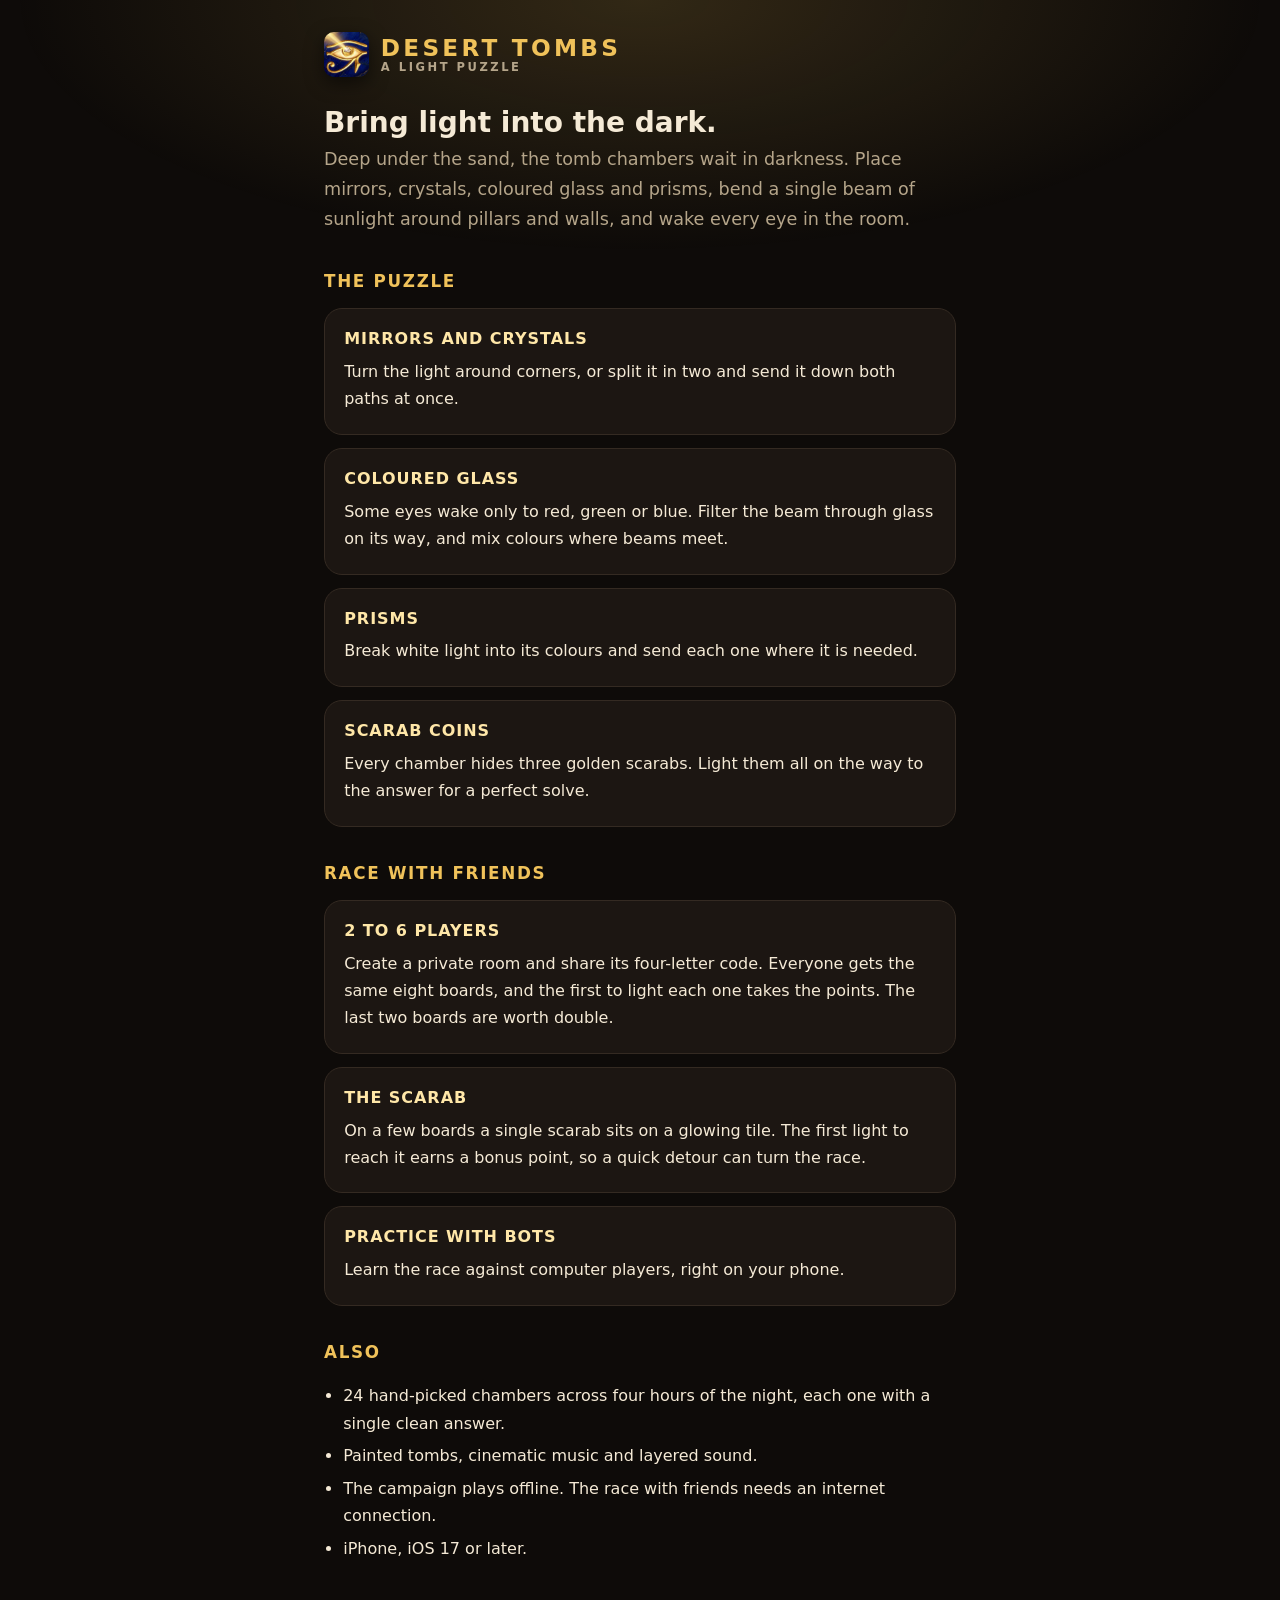
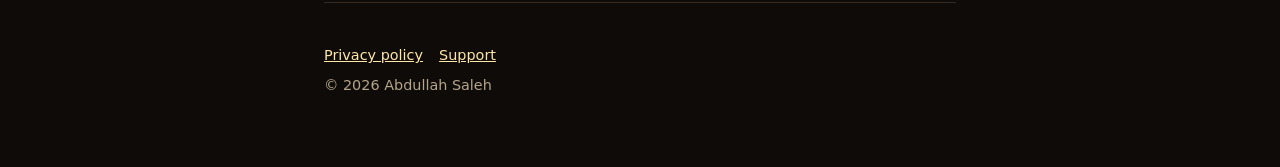
==== index.html @ fb68fa26 "Publish site" ====
<!DOCTYPE html>
<html lang="en">
<head>
<meta charset="utf-8">
<meta name="viewport" content="width=device-width, initial-scale=1">
<title>Desert Tombs — a light puzzle in the tombs</title>
<meta name="description" content="Desert Tombs is a light-beam puzzle game for iPhone. Place mirrors, crystals, coloured glass and prisms to guide sunlight through dark Egyptian tombs, then race your friends through the same boards.">
<link rel="icon" href="icon.png">
<link rel="apple-touch-icon" href="icon.png">
<link rel="stylesheet" href="style.css">
</head>
<body>
<a class="brand" href="./"><img src="icon.png" alt=""><span><b>DESERT TOMBS</b><small>A LIGHT PUZZLE</small></span></a>

<h1>Bring light into the dark.</h1>
<p class="lede">Deep under the sand, the tomb chambers wait in darkness. Place mirrors, crystals, coloured glass and prisms, bend a single beam of sunlight around pillars and walls, and wake every eye in the room.</p>

<h2>The puzzle</h2>
<div class="card"><strong>MIRRORS AND CRYSTALS</strong><p>Turn the light around corners, or split it in two and send it down both paths at once.</p></div>
<div class="card"><strong>COLOURED GLASS</strong><p>Some eyes wake only to red, green or blue. Filter the beam through glass on its way, and mix colours where beams meet.</p></div>
<div class="card"><strong>PRISMS</strong><p>Break white light into its colours and send each one where it is needed.</p></div>
<div class="card"><strong>SCARAB COINS</strong><p>Every chamber hides three golden scarabs. Light them all on the way to the answer for a perfect solve.</p></div>

<h2>Race with friends</h2>
<div class="card"><strong>2 TO 6 PLAYERS</strong><p>Create a private room and share its four-letter code. Everyone gets the same eight boards, and the first to light each one takes the points. The last two boards are worth double.</p></div>
<div class="card"><strong>THE SCARAB</strong><p>On a few boards a single scarab sits on a glowing tile. The first light to reach it earns a bonus point, so a quick detour can turn the race.</p></div>
<div class="card"><strong>PRACTICE WITH BOTS</strong><p>Learn the race against computer players, right on your phone.</p></div>

<h2>Also</h2>
<ul>
<li>24 hand-picked chambers across four hours of the night, each one with a single clean answer.</li>
<li>Painted tombs, cinematic music and layered sound.</li>
<li>The campaign plays offline. The race with friends needs an internet connection.</li>
<li>iPhone, iOS 17 or later.</li>
</ul>

<hr>
<nav class="muted"><a href="privacy/">Privacy policy</a><a href="support/">Support</a></nav>
<p class="muted">© 2026 Abdullah Saleh</p>
</body>
</html>
---- style.css ----
:root { color-scheme: dark; --bg: #0e0b09; --surface: #1c1612; --text: #f5ead6; --dim: #b5a58a; --gold: #f0c25a; --soft: #ffe7a8; --turq: #2fc2ae; --line: #342a22; }
* { box-sizing: border-box; }
html { background-color: var(--bg); }
body { font-family: -apple-system, "SF Pro Text", "Segoe UI", system-ui, sans-serif; max-width: 42rem; margin: 0 auto; padding: 2rem 1.25rem 4rem; line-height: 1.7; color: var(--text); min-height: 100vh; }
body::before { content: ""; position: fixed; inset: 0; z-index: -1; pointer-events: none; background: radial-gradient(ellipse 70% 40% at 50% 0%, rgba(240,194,90,.16), rgba(14,11,9,0) 70%); }
a { color: var(--soft); }
h1 { font-size: 1.75rem; font-weight: 800; margin: 0 0 .35rem; line-height: 1.25; }
h2 { font-size: 1.05rem; font-weight: 800; letter-spacing: .1em; text-transform: uppercase; margin: 2rem 0 .5rem; color: var(--gold); }
p, li { margin: .35rem 0; }
ul { padding-inline-start: 1.2rem; }
.muted { color: var(--dim); font-size: .9rem; }
.brand { display: inline-flex; align-items: center; gap: .75rem; margin-bottom: 1.75rem; color: inherit; text-decoration: none; }
.brand img { width: 2.8rem; height: 2.8rem; border-radius: 22%; box-shadow: 0 6px 18px rgba(0,0,0,.55); }
.brand span { display: flex; flex-direction: column; line-height: 1.1; }
.brand b { font-size: 1.45rem; letter-spacing: .14em; color: var(--gold); }
.brand small { font-size: .72rem; font-weight: 700; letter-spacing: .22em; color: var(--dim); }
.lede { font-size: 1.1rem; color: var(--dim); }
.card { background: var(--surface); border: 1px solid var(--line); border-radius: 18px; padding: 1rem 1.2rem; margin: .8rem 0; }
.card strong { color: var(--soft); letter-spacing: .06em; }
nav a { margin-inline-end: 1rem; }
hr { border: 0; border-top: 1px solid var(--line); margin: 2.5rem 0; }
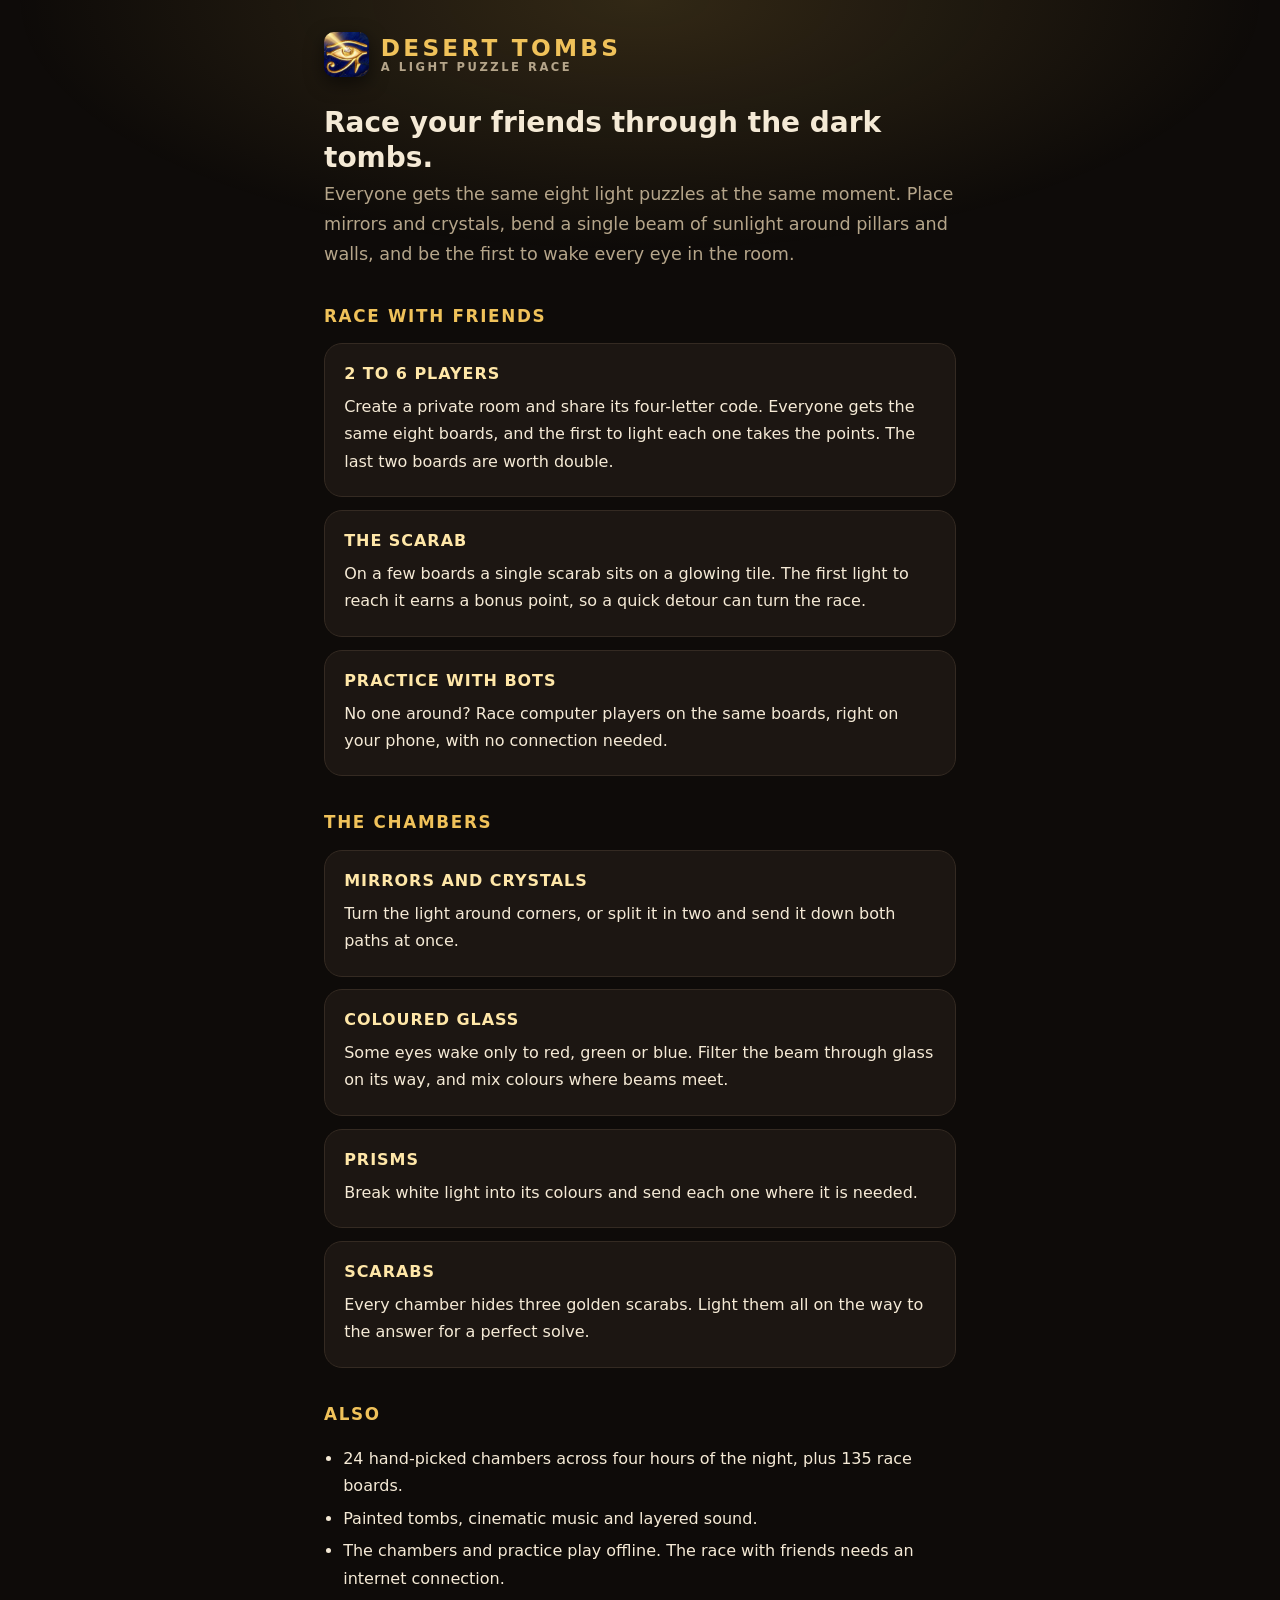
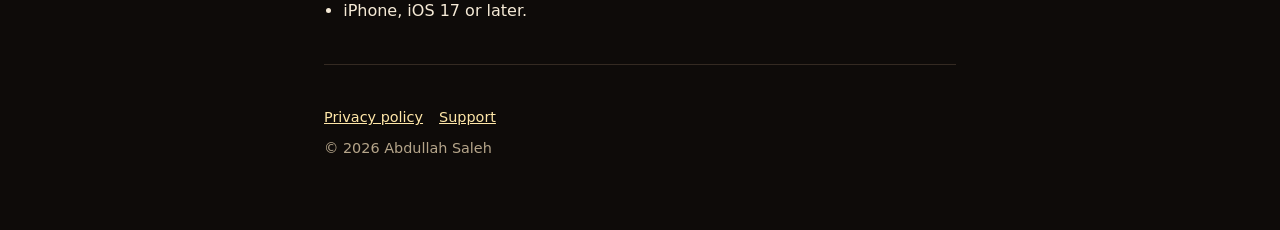
==== commit 38873954: "Build 8: race-first home, privacy choices and hosting, support for unlocking and REVEAL A PIECE" ====
--- a/index.html
+++ b/index.html
@@ -4,33 +4,33 @@
 <meta charset="utf-8">
 <meta name="viewport" content="width=device-width, initial-scale=1">
 <title>Desert Tombs — a light puzzle in the tombs</title>
-<meta name="description" content="Desert Tombs is a light-beam puzzle game for iPhone. Place mirrors, crystals, coloured glass and prisms to guide sunlight through dark Egyptian tombs, then race your friends through the same boards.">
+<meta name="description" content="Desert Tombs is a light-beam puzzle game for iPhone. Race your friends through the same mirror and crystal boards, or guide sunlight through 24 dark Egyptian tombs with mirrors, crystals, coloured glass and prisms.">
 <link rel="icon" href="icon.png">
 <link rel="apple-touch-icon" href="icon.png">
 <link rel="stylesheet" href="style.css">
 </head>
 <body>
-<a class="brand" href="./"><img src="icon.png" alt=""><span><b>DESERT TOMBS</b><small>A LIGHT PUZZLE</small></span></a>
+<a class="brand" href="./"><img src="icon.png" alt=""><span><b>DESERT TOMBS</b><small>A LIGHT PUZZLE RACE</small></span></a>
 
-<h1>Bring light into the dark.</h1>
-<p class="lede">Deep under the sand, the tomb chambers wait in darkness. Place mirrors, crystals, coloured glass and prisms, bend a single beam of sunlight around pillars and walls, and wake every eye in the room.</p>
-
-<h2>The puzzle</h2>
-<div class="card"><strong>MIRRORS AND CRYSTALS</strong><p>Turn the light around corners, or split it in two and send it down both paths at once.</p></div>
-<div class="card"><strong>COLOURED GLASS</strong><p>Some eyes wake only to red, green or blue. Filter the beam through glass on its way, and mix colours where beams meet.</p></div>
-<div class="card"><strong>PRISMS</strong><p>Break white light into its colours and send each one where it is needed.</p></div>
-<div class="card"><strong>SCARAB COINS</strong><p>Every chamber hides three golden scarabs. Light them all on the way to the answer for a perfect solve.</p></div>
+<h1>Race your friends through the dark tombs.</h1>
+<p class="lede">Everyone gets the same eight light puzzles at the same moment. Place mirrors and crystals, bend a single beam of sunlight around pillars and walls, and be the first to wake every eye in the room.</p>
 
 <h2>Race with friends</h2>
 <div class="card"><strong>2 TO 6 PLAYERS</strong><p>Create a private room and share its four-letter code. Everyone gets the same eight boards, and the first to light each one takes the points. The last two boards are worth double.</p></div>
 <div class="card"><strong>THE SCARAB</strong><p>On a few boards a single scarab sits on a glowing tile. The first light to reach it earns a bonus point, so a quick detour can turn the race.</p></div>
-<div class="card"><strong>PRACTICE WITH BOTS</strong><p>Learn the race against computer players, right on your phone.</p></div>
+<div class="card"><strong>PRACTICE WITH BOTS</strong><p>No one around? Race computer players on the same boards, right on your phone, with no connection needed.</p></div>
+
+<h2>The chambers</h2>
+<div class="card"><strong>MIRRORS AND CRYSTALS</strong><p>Turn the light around corners, or split it in two and send it down both paths at once.</p></div>
+<div class="card"><strong>COLOURED GLASS</strong><p>Some eyes wake only to red, green or blue. Filter the beam through glass on its way, and mix colours where beams meet.</p></div>
+<div class="card"><strong>PRISMS</strong><p>Break white light into its colours and send each one where it is needed.</p></div>
+<div class="card"><strong>SCARABS</strong><p>Every chamber hides three golden scarabs. Light them all on the way to the answer for a perfect solve.</p></div>
 
 <h2>Also</h2>
 <ul>
-<li>24 hand-picked chambers across four hours of the night, each one with a single clean answer.</li>
+<li>24 hand-picked chambers across four hours of the night, plus 135 race boards.</li>
 <li>Painted tombs, cinematic music and layered sound.</li>
-<li>The campaign plays offline. The race with friends needs an internet connection.</li>
+<li>The chambers and practice play offline. The race with friends needs an internet connection.</li>
 <li>iPhone, iOS 17 or later.</li>
 </ul>
 
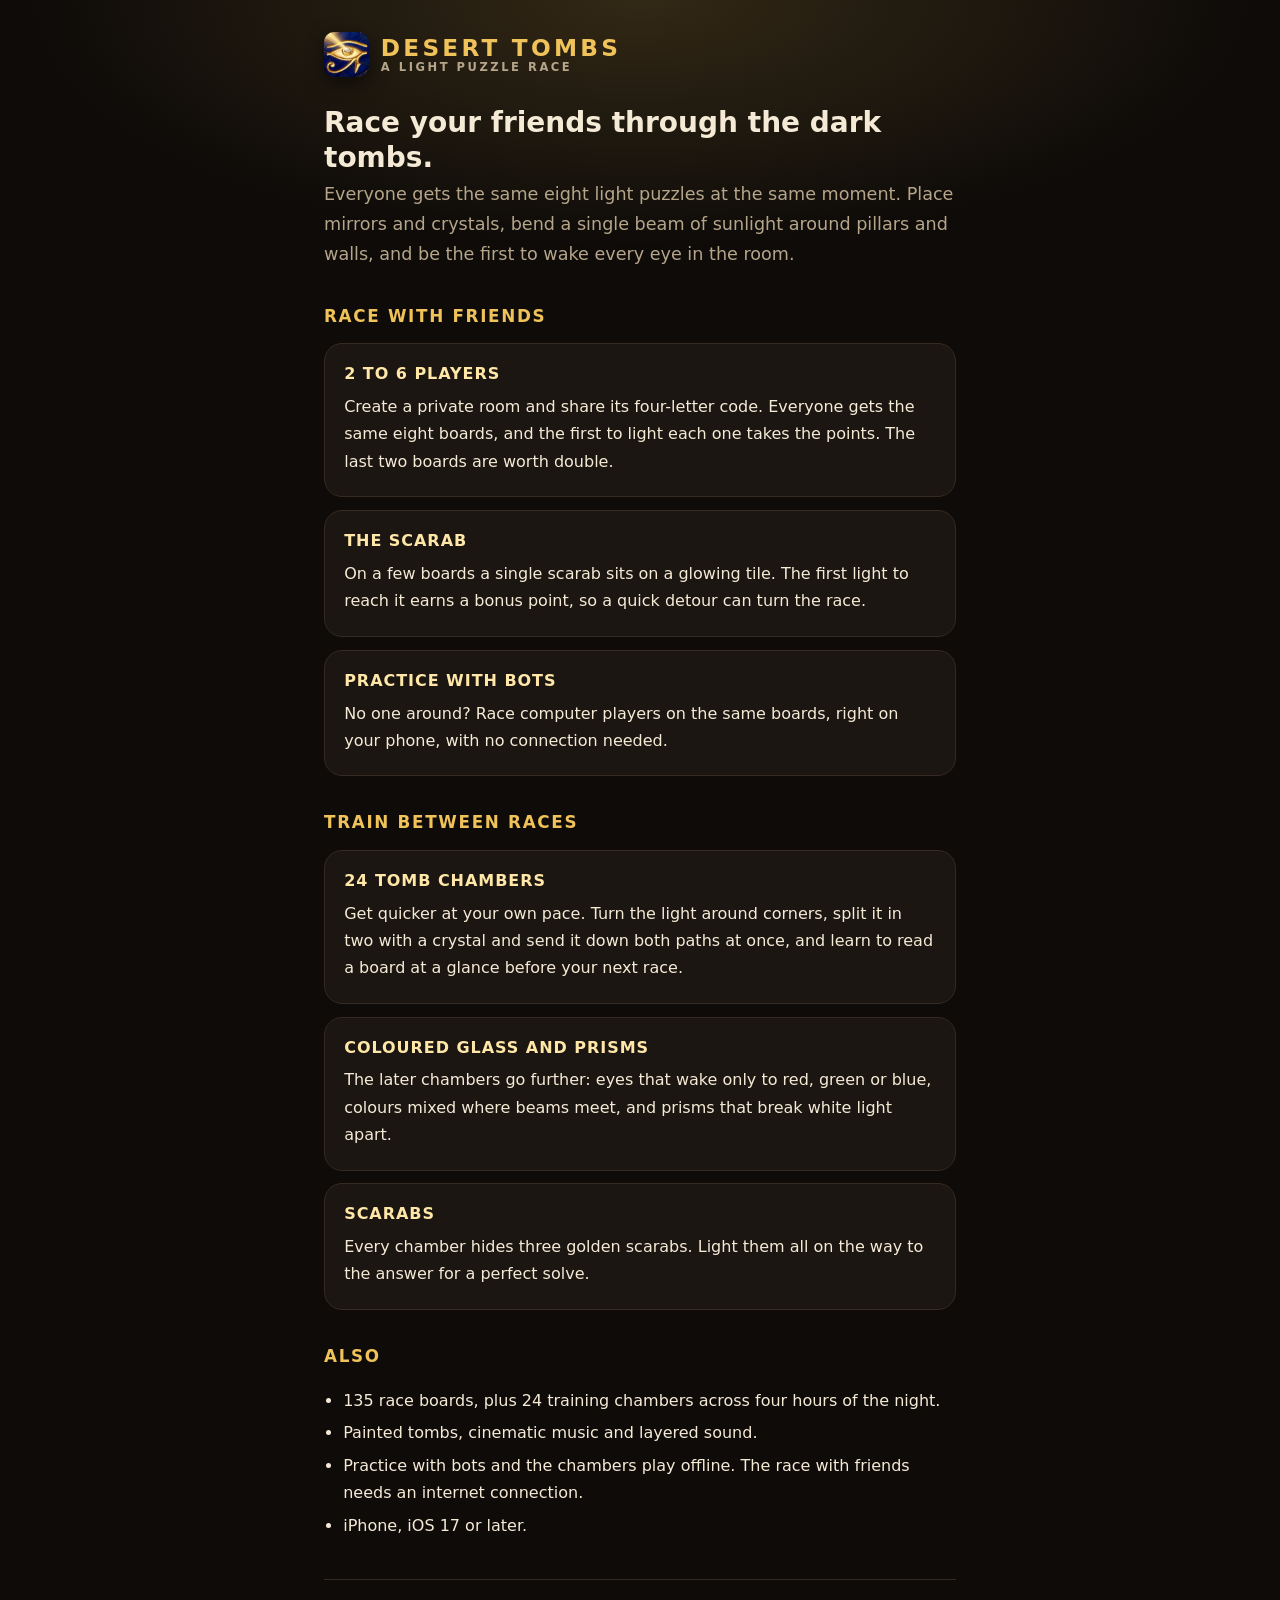
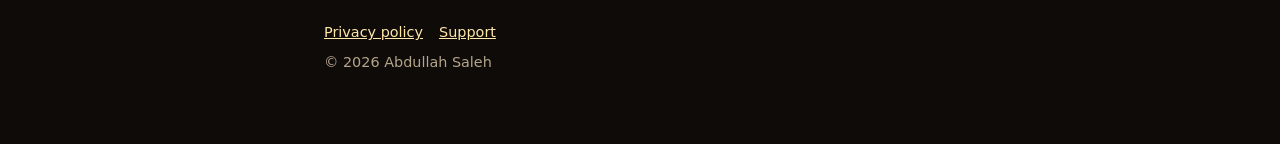
==== commit cbd2e63c: "Home page: the race is the game; the chambers are training between races Co-Authored-By: Claude Opus" ====
--- a/index.html
+++ b/index.html
@@ -4,7 +4,7 @@
 <meta charset="utf-8">
 <meta name="viewport" content="width=device-width, initial-scale=1">
 <title>Desert Tombs — a light puzzle in the tombs</title>
-<meta name="description" content="Desert Tombs is a light-beam puzzle game for iPhone. Race your friends through the same mirror and crystal boards, or guide sunlight through 24 dark Egyptian tombs with mirrors, crystals, coloured glass and prisms.">
+<meta name="description" content="Desert Tombs is a light-puzzle race for iPhone. Race your friends through the same mirror and crystal boards, and train between races in 24 dark Egyptian tomb chambers.">
 <link rel="icon" href="icon.png">
 <link rel="apple-touch-icon" href="icon.png">
 <link rel="stylesheet" href="style.css">
@@ -20,17 +20,16 @@
 <div class="card"><strong>THE SCARAB</strong><p>On a few boards a single scarab sits on a glowing tile. The first light to reach it earns a bonus point, so a quick detour can turn the race.</p></div>
 <div class="card"><strong>PRACTICE WITH BOTS</strong><p>No one around? Race computer players on the same boards, right on your phone, with no connection needed.</p></div>
 
-<h2>The chambers</h2>
-<div class="card"><strong>MIRRORS AND CRYSTALS</strong><p>Turn the light around corners, or split it in two and send it down both paths at once.</p></div>
-<div class="card"><strong>COLOURED GLASS</strong><p>Some eyes wake only to red, green or blue. Filter the beam through glass on its way, and mix colours where beams meet.</p></div>
-<div class="card"><strong>PRISMS</strong><p>Break white light into its colours and send each one where it is needed.</p></div>
+<h2>Train between races</h2>
+<div class="card"><strong>24 TOMB CHAMBERS</strong><p>Get quicker at your own pace. Turn the light around corners, split it in two with a crystal and send it down both paths at once, and learn to read a board at a glance before your next race.</p></div>
+<div class="card"><strong>COLOURED GLASS AND PRISMS</strong><p>The later chambers go further: eyes that wake only to red, green or blue, colours mixed where beams meet, and prisms that break white light apart.</p></div>
 <div class="card"><strong>SCARABS</strong><p>Every chamber hides three golden scarabs. Light them all on the way to the answer for a perfect solve.</p></div>
 
 <h2>Also</h2>
 <ul>
-<li>24 hand-picked chambers across four hours of the night, plus 135 race boards.</li>
+<li>135 race boards, plus 24 training chambers across four hours of the night.</li>
 <li>Painted tombs, cinematic music and layered sound.</li>
-<li>The chambers and practice play offline. The race with friends needs an internet connection.</li>
+<li>Practice with bots and the chambers play offline. The race with friends needs an internet connection.</li>
 <li>iPhone, iOS 17 or later.</li>
 </ul>
 
